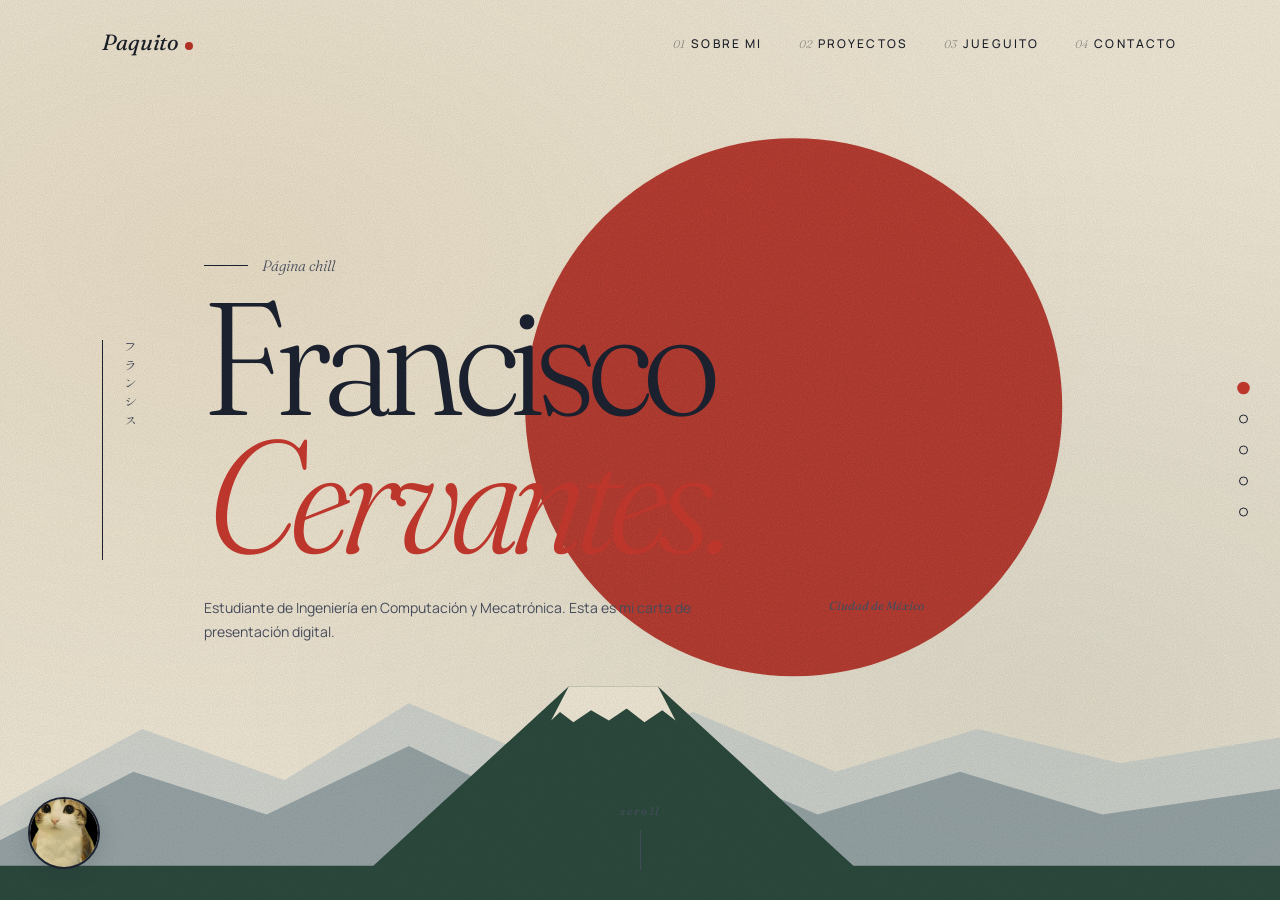
==== index.html @ c8ce6fe1 "Update index.html" ====
<!DOCTYPE html>
<html lang="es">
<head>
<meta charset="UTF-8">
<meta name="viewport" content="width=device-width, initial-scale=1.0">
<title>Paquito · personal site</title>
<link rel="preconnect" href="https://fonts.googleapis.com">
<link rel="preconnect" href="https://fonts.gstatic.com" crossorigin>
<link href="https://fonts.googleapis.com/css2?family=Fraunces:ital,opsz,wght,SOFT@0,9..144,300..900,0..100;1,9..144,300..900,0..100&family=Manrope:wght@300..700&family=Shippori+Mincho:wght@400;600&display=swap" rel="stylesheet">
<link rel="stylesheet" href="styles.css">
</head>
<body>

<!-- TOP NAV -->
<nav class="topnav">
  <div class="brand">Paquito<span class="dot"></span></div>
  <ul>
    <li><a href="#about">Sobre mi</a></li>
    <li><a href="#projects">Proyectos</a></li>
    <li><a href="#stack">Jueguito</a></li>
    <li><a href="#contact">Contacto</a></li>
  </ul>
</nav>

<!-- SIDE DOTS -->
<aside class="dots">
  <a href="#hero" data-target="hero" class="active"><span>inicio</span></a>
  <a href="#about" data-target="about"><span>sobre mí</span></a>
  <a href="#projects" data-target="projects"><span>proyectos</span></a>
  <a href="#stack" data-target="stack"><span>stack</span></a>
  <a href="#contact" data-target="contact"><span>contacto</span></a>
</aside>

<main class="scroller">

  <!-- ============ HERO ============ -->
  <section id="hero" class="slide">
    <div class="sun"></div>
    <svg class="mountain" viewBox="0 0 1440 400" preserveAspectRatio="none">
      <path d="M0,400 L0,290 L160,200 L320,260 L460,170 L620,240 L780,180 L940,250 L1100,200 L1260,240 L1440,210 L1440,400 Z" fill="#B8C5C9" opacity="0.55"/>
      <path d="M0,400 L0,330 L150,250 L300,300 L460,220 L600,290 L760,230 L920,300 L1080,250 L1240,300 L1440,270 L1440,400 Z" fill="#7A8B91" opacity="0.65"/>
      <path d="M0,400 L0,360 L420,360 L640,150 L740,150 L960,360 L1440,360 L1440,400 Z" fill="#2C4A3E"/>
      <path d="M620,190 L640,150 L740,150 L760,190 L745,178 L725,192 L705,176 L685,190 L665,178 L645,192 L630,180 Z" fill="#F2EAD8"/>
    </svg>

    <div class="hero-grid">
      <div class="hero-jp">フランシス</div>
      <div>
        <div class="hero-eyebrow reveal">Página chill</div>
        <h1 class="hero-name reveal delay-1">Francisco<br><span class="italic">Cervantes.</span></h1>
        <div class="hero-sub reveal delay-2">
          <p> Estudiante de Ingeniería en Computación y Mecatrónica. Esta es mi carta de presentación digital.</p>
          <div class="meta">
            Ciudad de México
          </div>
        </div>
      </div>
    </div>

    <div class="scroll-hint">
      <span>scroll</span>
      <div class="line"></div>
    </div>
  </section>

  <!-- ============ ABOUT ============ -->
  <section id="about" class="slide">
    <div class="slide-num"><span>01</span>Sobre mí</div>
    <div class="about-grid">
      <div class="about-left">
        <div class="about-jp reveal">私について</div>
        <h2 class="section-title reveal delay-1">una <span class="it">breve</span><br>introducción.</h2>
        <p class="reveal delay-2"> Estudio Ingeniería en Computación y Mecatrónica en el ITAM. Soy de la CDMX y juego tenis. Me interesan los proyectos donde se mezclen el software con el hardware. </p>
        <p class="reveal delay-3"> Toco el bajo desde hace tiempo. SOAD y Radiohead se reparten casi toda mi música. Y cuando puedo, me escapo en bici, sea de ruta o montaña.</p>
      </div>
      <div class="about-right reveal delay-2">
        <span class="corner tl">— retrato</span>
        <span>[ imagen<br>placeholder ]</span>
        <span class="corner br">cdmx · 2026</span>
      </div>
    </div>
  </section>

  <!-- ============ PROJECTS ============ -->
  <section id="projects" class="slide">
    <div class="slide-num"><span>02</span>Proyectos</div>
    <div class="projects-header">
      <h2 class="section-title">Trabajos <span class="it">recientes.</span></h2>
      <p>Una selección de proyectos que he desarrollado</p>
    </div>
    <div class="projects-grid">
      <a class="project-card" href="#" target="_blank" rel="noopener">
        <div class="pc-top"><span class="pc-num">— 01</span><span class="pc-tag">robotics</span></div>
        <div>
          <div class="pc-title">Path following · Vector fields</div>
          <div class="pc-desc">Control de seguimiento para robot diferencial usando campos de velocidad. Incluye teoría, simulación animada en matlab y deployment en c sobre una raspberry pi. · c · matlab · raspi</div>
        </div>
      </a>
      <a class="project-card" href="https://github.com/Fr-C-S-08/Astroimg-Library" target="_blank" rel="noopener">
        <div class="pc-top"><span class="pc-num">— 02</span><span class="pc-tag">python · pypi</span></div>
        <div>
          <div class="pc-title">Astroimg-library</div>
          <div class="pc-desc">Librería para análisis de imágenes astronómicas. Detección de estrellas por consenso entre kernels, fotometría de apertura y crossmatch con gaia dr3. · astropy · photutils</div>
        </div>
      </a>
      <a class="project-card" href="https://github.com/Fr-C-S-08/Proyecto_ALPHA" target="_blank" rel="noopener">
        <div class="pc-top"><span class="pc-num">— 03</span><span class="pc-tag">distributed</span></div>
        <div>
          <div class="pc-title">Proyecto alpha</div>
          <div class="pc-desc">Juego multijugador distribuido con arquitectura híbrida tcp sockets + JMS pub/sub. Suite de pruebas de estrés escalando de 50 a 500 clientes concurrentes. · java · activemq</div>
        </div>
      </a>
      <a class="project-card" href="https://github.com/Pac080704/CodeKeep" target="_blank" rel="noopener">
        <div class="pc-top"><span class="pc-num">— 04</span><span class="pc-tag">web</span></div>
        <div>
          <div class="pc-title">Codekeep</div>
          <div class="pc-desc">Plataforma web para centralizar info personal sensible: contactos, documentos, contraseñas, sistema de auth completo y panel de administración. · c# · asp.net</div>
        </div>
      </a>
    </div>
  </section>

  <!-- ============ STACK ============ -->
  <section id="stack" class="slide">
    <div class="slide-num"><span>03</span>stack</div>
    <div class="stack-wrap">
      <div class="stack-header">
        <h2 class="section-title">herramientas <span class="it">de trabajo.</span></h2>
        <p>lo que uso día a día — entre clases, proyectos y experimentos.</p>
      </div>
      <div class="stack-list">
        <div class="stack-item"><small>lenguaje</small>[ tool 01 ]</div>
        <div class="stack-item"><small>lenguaje</small>[ tool 02 ]</div>
        <div class="stack-item"><small>data</small>[ tool 03 ]</div>
        <div class="stack-item"><small>ml</small>[ tool 04 ]</div>
        <div class="stack-item"><small>web</small>[ tool 05 ]</div>
        <div class="stack-item"><small>embedded</small>[ tool 06 ]</div>
        <div class="stack-item"><small>tooling</small>[ tool 07 ]</div>
        <div class="stack-item"><small>otros</small>[ tool 08 ]</div>
      </div>
    </div>
  </section>

  <!-- ============ CONTACT ============ -->
  <section id="contact" class="slide">
    <div class="petal p1"></div>
    <div class="petal p2"></div>
    <div class="petal p3"></div>
    <div class="slide-num"><span>04</span>contacto</div>
    <div class="contact-jp">こんにちは</div>
    <h2 class="contact-title">hablemos<br><span class="it">un rato.</span></h2>
    <a href="mailto:[ correo ]" class="contact-mail">[ tu correo aquí ] →</a>
    <ul class="contact-links">
      <li><a href="#">github</a></li>
      <li><a href="#">linkedin</a></li>
      <li><a href="#">instagram</a></li>
      <li><a href="#">cv pdf</a></li>
    </ul>
    <div class="footer">
      <span>© mmxxvi — boceto</span>
      <span>diseñado con calma desde cdmx</span>
    </div>
  </section>

</main>

<!-- ============ CHAT WIDGET ============ -->
<div class="chat-widget" id="chatWidget">
  <button class="mascot" id="mascotBtn" aria-label="Abrir chat">
    <img src="mascot.png" alt="mascot" class="mascot-img">
    <span class="mascot-pulse"></span>
  </button>

  <div class="chat-window" id="chatWindow">
    <div class="chat-header">
      <div class="chat-title">
        <span class="chat-status" id="chatStatus"></span>
        <span>tu dj personal</span>
      </div>
      <button class="chat-close" id="chatClose" aria-label="Cerrar">×</button>
    </div>

    <div class="chat-messages" id="chatMessages">
      <div class="msg msg-mascot">
        soy meowl tu dj personal. dime qué quieres escuchar y te lo pongo.
      </div>
    </div>

    <!-- Now Playing — controles de reproducción -->
    <div class="now-playing" id="nowPlaying" style="display: none;">
      <div class="np-progress">
        <span class="np-time" id="npTimeCurrent">0:00</span>
        <div class="np-bar" id="npBar">
          <div class="np-bar-fill" id="npBarFill"></div>
        </div>
        <span class="np-time" id="npTimeTotal">0:00</span>
      </div>
      <div class="np-controls">
        <button class="np-btn" id="npRepeat" aria-label="Repetir" title="Repetir"></button>
        <button class="np-btn" id="npPrev" aria-label="Anterior" title="Anterior"></button>
        <button class="np-btn np-btn-main" id="npPlayPause" aria-label="Play/Pause" title="Play/Pause"></button>
        <button class="np-btn" id="npNext" aria-label="Siguiente" title="Siguiente"></button>
        <button class="np-btn" id="npLike" aria-label="Me gusta" title="Me gusta"></button>
      </div>
    </div>

    <div class="chat-login" id="chatLogin">
      <button class="spotify-btn" id="spotifyLogin">
        conectar con spotify
      </button>
      <small>(necesitas premium)</small>
    </div>

    <div class="chat-input-wrap" id="chatInputWrap" style="display: none;">
      <input
        type="text"
        class="chat-input"
        id="chatInput"
        placeholder="ponme algo..."
        autocomplete="off">
    </div>
  </div>
</div>

<script src="https://sdk.scdn.co/spotify-player.js"></script>
<script src="script.js"></script>

</body>
</html>
---- styles.css ----
:root {
  --cream: #F2EAD8;
  --cream-2: #E9DEC4;
  --ink: #1C2230;
  --ink-soft: #4A5060;
  --sun: #C8392E;
  --sun-deep: #A82C24;
  --pine: #2C4A3E;
  --sakura: #E29CA8;
  --mist: #B8C5C9;
}

* { margin: 0; padding: 0; box-sizing: border-box; }

html, body { height: 100%; overflow: hidden; }

body {
  font-family: 'Manrope', sans-serif;
  background: var(--cream);
  color: var(--ink);
  font-weight: 400;
}

body::before {
  content: '';
  position: fixed;
  inset: 0;
  pointer-events: none;
  z-index: 200;
  background-image: url("data:image/svg+xml;utf8,<svg xmlns='http://www.w3.org/2000/svg' width='240' height='240'><filter id='n'><feTurbulence type='fractalNoise' baseFrequency='0.9' numOctaves='2'/><feColorMatrix values='0 0 0 0 0  0 0 0 0 0  0 0 0 0 0  0 0 0 0.22 0'/></filter><rect width='240' height='240' filter='url(%23n)'/></svg>");
  opacity: 0.5;
  mix-blend-mode: multiply;
}

body::after {
  content: '';
  position: fixed;
  inset: 0;
  pointer-events: none;
  z-index: 0;
  background:
    radial-gradient(ellipse at 18% 28%, rgba(184,146,74,0.10) 0%, transparent 60%),
    radial-gradient(ellipse at 82% 78%, rgba(44,74,62,0.08) 0%, transparent 55%);
}

.scroller {
  scroll-snap-type: y mandatory;
  height: 100vh;
  overflow-y: scroll;
  scroll-behavior: smooth;
  scrollbar-width: none;
}
.scroller::-webkit-scrollbar { display: none; }

section.slide {
  scroll-snap-align: start;
  min-height: 100vh;
  padding: 6vh 8vw;
  display: flex;
  position: relative;
}

/* === TOP NAV === */
.topnav {
  position: fixed; top: 0; left: 0; right: 0;
  padding: 28px 8vw;
  display: flex; justify-content: space-between; align-items: center;
  z-index: 150;
  mix-blend-mode: multiply;
}
.topnav .brand {
  font-family: 'Fraunces', serif;
  font-style: italic; font-weight: 400;
  font-size: 22px; letter-spacing: -0.01em;
  display: flex; align-items: baseline; gap: 6px;
}
.topnav .brand .dot {
  width: 8px; height: 8px; border-radius: 50%;
  background: var(--sun); display: inline-block;
}
.topnav ul { display: flex; gap: 36px; list-style: none; counter-reset: navi; }
.topnav li { counter-increment: navi; }
.topnav a {
  color: var(--ink); text-decoration: none;
  font-size: 12px; letter-spacing: 0.18em;
  text-transform: uppercase; font-weight: 500;
  transition: color 0.3s;
  display: inline-flex; align-items: baseline; gap: 6px;
}
.topnav a::before {
  content: counter(navi, decimal-leading-zero);
  font-family: 'Fraunces', serif; font-style: italic;
  text-transform: none; font-weight: 300;
  opacity: 0.45; font-size: 11px; letter-spacing: 0;
}
.topnav a:hover { color: var(--sun); }

/* === SIDE DOTS === */
.dots {
  position: fixed; right: 32px; top: 50%;
  transform: translateY(-50%);
  display: flex; flex-direction: column; gap: 22px;
  z-index: 150;
}
.dots a {
  width: 9px; height: 9px; border-radius: 50%;
  border: 1px solid var(--ink); background: transparent;
  transition: all 0.4s; display: block; position: relative;
}
.dots a.active {
  background: var(--sun); border-color: var(--sun);
  transform: scale(1.4);
}
.dots a span {
  position: absolute; right: 22px; top: 50%;
  transform: translateY(-50%);
  font-family: 'Fraunces', serif; font-style: italic;
  font-size: 11px; white-space: nowrap;
  opacity: 0; transition: opacity 0.3s;
  pointer-events: none; color: var(--ink);
}
.dots a:hover span { opacity: 0.8; }

/* === HERO === */
#hero { align-items: center; position: relative; overflow: hidden; }
.sun {
  position: absolute;
  width: clamp(360px, 42vw, 560px);
  aspect-ratio: 1; border-radius: 50%;
  background: var(--sun);
  top: 50%; left: 62%;
  transform: translate(-50%, -58%);
  z-index: 1; opacity: 0.95;
}
.sun::before {
  content: ''; position: absolute; inset: -40px;
  border-radius: 50%;
  background: radial-gradient(circle, rgba(200,57,46,0.20) 0%, transparent 65%);
}
.sun::after {
  content: ''; position: absolute; inset: 0; border-radius: 50%;
  background-image: url("data:image/svg+xml;utf8,<svg xmlns='http://www.w3.org/2000/svg' width='200' height='200'><filter id='n'><feTurbulence type='fractalNoise' baseFrequency='0.9' numOctaves='2'/><feColorMatrix values='0 0 0 0 0  0 0 0 0 0  0 0 0 0 0  0 0 0 0.5 0'/></filter><rect width='200' height='200' filter='url(%23n)'/></svg>");
  mix-blend-mode: multiply; opacity: 0.4;
}

.mountain {
  position: absolute; bottom: 0; left: 0; right: 0;
  width: 100%; height: 38vh;
  z-index: 2; pointer-events: none;
}

.hero-grid {
  display: grid; grid-template-columns: auto 1fr;
  width: 100%; align-items: center; gap: 5vw;
  position: relative; z-index: 3;
}
.hero-jp {
  writing-mode: vertical-rl; text-orientation: mixed;
  font-family: 'Shippori Mincho', serif;
  font-size: 13px; letter-spacing: 0.4em;
  color: var(--ink-soft);
  border-left: 1px solid var(--ink);
  padding: 0 0 0 18px; height: 220px;
}
.hero-eyebrow {
  font-family: 'Fraunces', serif; font-style: italic;
  font-weight: 300; font-size: 15px; margin-bottom: 14px;
  display: flex; align-items: center; gap: 14px;
  color: var(--ink-soft);
}
.hero-eyebrow::before { content: ''; width: 44px; height: 1px; background: var(--ink); }
.hero-name {
  font-family: 'Fraunces', serif; font-weight: 300;
  font-size: clamp(64px, 12.5vw, 200px);
  line-height: 0.86; letter-spacing: -0.045em;
  font-variation-settings: 'SOFT' 50;
}
.hero-name .italic {
  font-style: italic; font-weight: 300; color: var(--sun);
}
.hero-sub {
  display: flex; gap: 5vw; margin-top: 32px;
  font-size: 14px; line-height: 1.7;
  color: var(--ink-soft); max-width: 720px;
}
.hero-sub p { flex: 1; }
.hero-sub .meta {
  font-family: 'Fraunces', serif; font-style: italic;
  font-size: 12px; text-align: right;
  color: var(--ink-soft); white-space: nowrap;
}

.scroll-hint {
  position: absolute; bottom: 30px; left: 50%;
  transform: translateX(-50%);
  display: flex; flex-direction: column; align-items: center; gap: 12px;
  font-family: 'Fraunces', serif; font-style: italic;
  font-size: 11px; letter-spacing: 0.2em;
  color: var(--ink-soft); z-index: 4;
}
.scroll-hint .line {
  width: 1px; height: 40px; background: var(--ink-soft);
  animation: scrollPulse 2s infinite;
}
@keyframes scrollPulse {
  0%, 100% { transform: scaleY(1); opacity: 0.5; }
  50% { transform: scaleY(1.4); opacity: 1; }
}

/* === SLIDE NUM === */
.slide-num {
  position: absolute; top: 6vh; right: 8vw;
  font-family: 'Fraunces', serif; font-style: italic;
  font-size: 13px; color: var(--ink-soft);
  display: flex; align-items: center; gap: 12px;
}
.slide-num span {
  font-family: 'Fraunces', serif; font-weight: 300;
  font-size: 56px; line-height: 1;
  color: var(--sun); opacity: 0.45;
}

/* === ABOUT === */
#about { align-items: center; }
.about-grid {
  display: grid; grid-template-columns: 1.2fr 1fr;
  gap: 8vw; width: 100%; align-items: center;
}
.about-jp {
  font-family: 'Shippori Mincho', serif;
  font-size: 14px; letter-spacing: 0.3em;
  color: var(--sun); margin-bottom: 24px;
}
.section-title {
  font-family: 'Fraunces', serif; font-weight: 300;
  font-size: clamp(48px, 7vw, 96px);
  line-height: 0.95; letter-spacing: -0.03em;
  margin-bottom: 32px;
}
.section-title .it { font-style: italic; color: var(--sun); }
.about-left p {
  font-size: 15px; line-height: 1.8;
  color: var(--ink-soft); margin-bottom: 20px;
  max-width: 540px;
}
.about-right {
  aspect-ratio: 4/5; background: var(--cream-2);
  border: 1px solid var(--ink-soft);
  display: flex; align-items: center; justify-content: center;
  font-family: 'Fraunces', serif; font-style: italic;
  font-size: 13px; color: var(--ink-soft);
  position: relative;
}
.about-right .corner {
  position: absolute; font-size: 10px;
  letter-spacing: 0.1em; text-transform: uppercase;
  font-style: normal; font-family: 'Manrope', sans-serif;
}
.about-right .tl { top: 12px; left: 12px; }
.about-right .br { bottom: 12px; right: 12px; }

/* === PROJECTS === */
#projects { flex-direction: column; align-items: stretch; }
.projects-header {
  display: flex; justify-content: space-between;
  align-items: flex-end; margin-bottom: 6vh;
}
.projects-header p {
  font-family: 'Fraunces', serif; font-style: italic;
  font-size: 14px; color: var(--ink-soft); max-width: 280px;
}
.projects-grid {
  display: grid; grid-template-columns: 1fr 1fr;
  gap: 24px; flex: 1;
}
.project-card {
  background: var(--cream-2);
  border: 1px solid rgba(28,34,48,0.15);
  padding: 32px; display: flex; flex-direction: column;
  justify-content: space-between;
  transition: all 0.4s cubic-bezier(.2,.8,.2,1);
  cursor: pointer; min-height: 220px;
  text-decoration: none; color: inherit;
}
.project-card:hover {
  background: var(--ink); color: var(--cream);
  transform: translateY(-4px);
}
.project-card:hover .pc-num,
.project-card:hover .pc-tag,
.project-card:hover .pc-desc { color: var(--cream-2); }
.pc-top { display: flex; justify-content: space-between; }
.pc-num {
  font-family: 'Fraunces', serif; font-style: italic;
  font-size: 13px; color: var(--ink-soft);
}
.pc-tag {
  font-size: 10px; letter-spacing: 0.2em;
  text-transform: uppercase; color: var(--ink-soft);
  border: 1px solid currentColor; padding: 4px 10px;
}
.pc-title {
  font-family: 'Fraunces', serif; font-weight: 300;
  font-size: 32px; letter-spacing: -0.02em;
  margin-bottom: 8px;
}
.pc-desc { font-size: 13px; color: var(--ink-soft); }

/* === STACK === */
#stack { flex-direction: column; align-items: stretch; }
.stack-header {
  display: flex; justify-content: space-between;
  align-items: flex-end; margin-bottom: 6vh;
}
.stack-header p {
  font-family: 'Fraunces', serif; font-style: italic;
  font-size: 14px; color: var(--ink-soft); max-width: 280px;
}
.stack-list {
  display: grid; grid-template-columns: repeat(4, 1fr);
  border-top: 1px solid rgba(28,34,48,0.15);
  border-left: 1px solid rgba(28,34,48,0.15);
}
.stack-item {
  padding: 32px 20px;
  border-right: 1px solid rgba(28,34,48,0.15);
  border-bottom: 1px solid rgba(28,34,48,0.15);
  font-family: 'Fraunces', serif; font-weight: 300;
  font-size: 22px; letter-spacing: -0.01em;
  display: flex; flex-direction: column; gap: 12px;
  transition: background 0.3s;
}
.stack-item:hover { background: var(--cream-2); }
.stack-item small {
  font-family: 'Manrope', sans-serif;
  font-size: 10px; letter-spacing: 0.2em;
  text-transform: uppercase; color: var(--sun);
}

/* === CONTACT === */
#contact {
  flex-direction: column; align-items: center; justify-content: center;
  text-align: center; position: relative;
}
.contact-jp {
  font-family: 'Shippori Mincho', serif;
  font-size: 18px; letter-spacing: 0.3em;
  color: var(--sun); margin-bottom: 24px;
}
.contact-title {
  font-family: 'Fraunces', serif; font-weight: 300;
  font-size: clamp(64px, 10vw, 140px);
  line-height: 0.95; letter-spacing: -0.04em;
  margin-bottom: 48px;
}
.contact-title .it { font-style: italic; color: var(--sun); }
.contact-mail {
  font-family: 'Fraunces', serif; font-style: italic;
  font-size: 24px; color: var(--ink); text-decoration: none;
  border-bottom: 1px solid var(--ink);
  padding-bottom: 4px; transition: color 0.3s;
}
.contact-mail:hover { color: var(--sun); }
.contact-links {
  display: flex; gap: 32px; list-style: none;
  margin-top: 48px;
}
.contact-links a {
  color: var(--ink-soft); text-decoration: none;
  font-size: 12px; letter-spacing: 0.18em;
  text-transform: uppercase; transition: color 0.3s;
}
.contact-links a:hover { color: var(--sun); }
.footer {
  position: absolute; bottom: 32px; left: 8vw; right: 8vw;
  display: flex; justify-content: space-between;
  font-size: 11px; color: var(--ink-soft);
  font-family: 'Fraunces', serif; font-style: italic;
}

.petal {
  position: absolute; width: 22px; height: 22px;
  background: var(--sakura); border-radius: 0 100% 0 100%;
  opacity: 0.6;
}
.petal.p1 { top: 18%; left: 12%; transform: rotate(20deg); }
.petal.p2 { top: 28%; right: 16%; transform: rotate(-30deg); width: 16px; height: 16px; opacity: 0.5; }
.petal.p3 { bottom: 22%; left: 20%; transform: rotate(60deg); width: 14px; height: 14px; opacity: 0.45; }

/* === REVEAL === */
.reveal { opacity: 0; transform: translateY(28px); transition: opacity 1s cubic-bezier(.2,.8,.2,1), transform 1s cubic-bezier(.2,.8,.2,1); }
.reveal.visible { opacity: 1; transform: translateY(0); }
.delay-1 { transition-delay: 0.12s; }
.delay-2 { transition-delay: 0.24s; }
.delay-3 { transition-delay: 0.36s; }

/* ============================================
   CHAT WIDGET
   ============================================ */
.chat-widget {
  position: fixed;
  bottom: 28px;
  left: 28px;
  z-index: 250;
}

.mascot {
  width: 72px; height: 72px;
  border-radius: 50%;
  border: 2px solid var(--ink);
  background: var(--cream-2);
  cursor: pointer;
  position: relative;
  padding: 0;
  overflow: hidden;
  transition: transform 0.3s cubic-bezier(.2,.8,.2,1), box-shadow 0.3s;
  box-shadow: 0 4px 20px rgba(28,34,48,0.15);
}
.mascot:hover {
  transform: scale(1.08) rotate(-3deg);
  box-shadow: 0 8px 28px rgba(28,34,48,0.25);
}
.mascot:active { transform: scale(0.96); }

.mascot-img {
  width: 100%; height: 100%;
  object-fit: cover;
  object-position: center 25%;
  display: block;
  mix-blend-mode: multiply;
}

.mascot-pulse {
  position: absolute;
  inset: -4px;
  border-radius: 50%;
  border: 2px solid var(--sun);
  opacity: 0;
  pointer-events: none;
}
.mascot.thinking .mascot-pulse {
  animation: mascotPulse 1.4s ease-out infinite;
}
@keyframes mascotPulse {
  0% { transform: scale(0.95); opacity: 0.8; }
  100% { transform: scale(1.25); opacity: 0; }
}

.chat-window {
  position: absolute;
  bottom: 92px;
  left: 0;
  width: 340px;
  max-width: calc(100vw - 56px);
  background: var(--cream);
  border: 1px solid var(--ink);
  display: flex;
  flex-direction: column;
  opacity: 0;
  pointer-events: none;
  transform: translateY(12px) scale(0.96);
  transform-origin: bottom left;
  transition: opacity 0.28s cubic-bezier(.2,.8,.2,1), transform 0.28s cubic-bezier(.2,.8,.2,1);
  box-shadow: 0 16px 48px rgba(28,34,48,0.18);
  font-family: 'Manrope', sans-serif;
  overflow: hidden;
}
.chat-window.open {
  opacity: 1;
  pointer-events: auto;
  transform: translateY(0) scale(1);
}

.chat-header {
  padding: 14px 18px;
  display: flex;
  justify-content: space-between;
  align-items: center;
  border-bottom: 1px solid rgba(28,34,48,0.15);
  background: var(--cream-2);
}
.chat-title {
  display: flex;
  align-items: center;
  gap: 10px;
  font-family: 'Fraunces', serif;
  font-style: italic;
  font-size: 15px;
}
.chat-status {
  width: 8px; height: 8px;
  border-radius: 50%;
  background: var(--mist);
  display: inline-block;
  transition: background 0.3s;
}
.chat-status.online { background: #6BBF59; }
.chat-status.error { background: var(--sun); }
.chat-close {
  background: none;
  border: none;
  font-size: 22px;
  line-height: 1;
  cursor: pointer;
  color: var(--ink-soft);
  padding: 0 4px;
  transition: color 0.2s;
}
.chat-close:hover { color: var(--sun); }

.chat-messages {
  padding: 16px;
  height: 280px;
  overflow-y: auto;
  display: flex;
  flex-direction: column;
  gap: 10px;
  scrollbar-width: thin;
}
.chat-messages::-webkit-scrollbar { width: 4px; }
.chat-messages::-webkit-scrollbar-thumb {
  background: rgba(28,34,48,0.2);
  border-radius: 2px;
}

.msg {
  font-size: 13px;
  line-height: 1.5;
  padding: 10px 14px;
  max-width: 85%;
  word-wrap: break-word;
}
.msg-user {
  align-self: flex-end;
  background: var(--ink);
  color: var(--cream);
  border-radius: 14px 14px 2px 14px;
}
.msg-mascot {
  align-self: flex-start;
  background: var(--cream-2);
  color: var(--ink);
  border-radius: 14px 14px 14px 2px;
}
.msg small {
  display: block;
  margin-top: 6px;
  font-size: 11px;
  opacity: 0.7;
  font-style: italic;
}
.msg.loading {
  font-style: italic;
  opacity: 0.6;
}
.msg .track-link {
  display: inline-block;
  margin-top: 6px;
  font-size: 11px;
  color: var(--sun);
  text-decoration: none;
  border-bottom: 1px solid var(--sun);
}

/* === NOW PLAYING (controles de reproducción) === */
.now-playing {
  padding: 14px 16px 12px;
  border-top: 1px solid rgba(28,34,48,0.15);
  background: var(--cream-2);
}
.np-progress {
  display: flex;
  align-items: center;
  gap: 8px;
  margin-bottom: 10px;
  font-variant-numeric: tabular-nums;
}
.np-time {
  font-size: 10px;
  color: var(--ink-soft);
  min-width: 28px;
}
.np-time:last-child { text-align: right; }
.np-bar {
  flex: 1;
  height: 3px;
  background: rgba(28,34,48,0.18);
  border-radius: 2px;
  cursor: pointer;
  position: relative;
  overflow: hidden;
}
.np-bar:hover { height: 5px; }
.np-bar-fill {
  height: 100%;
  background: var(--ink);
  border-radius: 2px;
  width: 0%;
  transition: width 0.5s linear;
}
.np-controls {
  display: flex;
  justify-content: center;
  align-items: center;
  gap: 14px;
}
.np-btn {
  background: none;
  border: none;
  cursor: pointer;
  padding: 4px;
  color: var(--ink-soft);
  display: flex;
  align-items: center;
  justify-content: center;
  transition: color 0.2s, transform 0.15s;
  border-radius: 50%;
}
.np-btn:hover {
  color: var(--ink);
  transform: scale(1.1);
}
.np-btn.active {
  color: var(--sun);
}
.np-btn-main {
  width: 36px;
  height: 36px;
  background: var(--ink);
  color: var(--cream);
}
.np-btn-main:hover {
  background: var(--sun-deep);
  color: var(--cream);
  transform: scale(1.05);
}
.np-btn svg { display: block; }

/* === LOGIN === */
.chat-login {
  padding: 16px;
  border-top: 1px solid rgba(28,34,48,0.15);
  display: flex;
  flex-direction: column;
  align-items: center;
  gap: 6px;
}
.chat-login small {
  font-family: 'Fraunces', serif;
  font-style: italic;
  font-size: 11px;
  color: var(--ink-soft);
}
.spotify-btn {
  background: #1DB954;
  color: white;
  border: none;
  padding: 10px 22px;
  font-family: 'Manrope', sans-serif;
  font-size: 12px;
  letter-spacing: 0.15em;
  text-transform: uppercase;
  font-weight: 600;
  cursor: pointer;
  border-radius: 999px;
  transition: background 0.2s, transform 0.2s;
}
.spotify-btn:hover { background: #1ed760; transform: scale(1.03); }
.spotify-btn:active { transform: scale(0.97); }

.chat-input-wrap {
  padding: 12px 16px;
  border-top: 1px solid rgba(28,34,48,0.15);
  background: var(--cream-2);
}
.chat-input {
  width: 100%;
  background: var(--cream);
  border: 1px solid rgba(28,34,48,0.15);
  padding: 10px 14px;
  font-family: 'Manrope', sans-serif;
  font-size: 13px;
  color: var(--ink);
  outline: none;
  transition: border-color 0.2s;
}
.chat-input:focus { border-color: var(--ink); }
.chat-input::placeholder {
  color: var(--ink-soft);
  font-style: italic;
}

/* === RESPONSIVE === */
@media (max-width: 900px) {
  .hero-grid { grid-template-columns: 1fr; }
  .hero-jp { display: none; }
  .hero-sub { flex-direction: column; align-items: flex-start; }
  .hero-sub .meta { text-align: left; }
  .about-grid { grid-template-columns: 1fr; gap: 40px; }
  .projects-grid { grid-template-columns: 1fr; }
  .stack-list { grid-template-columns: repeat(2, 1fr); }
  .stack-item:nth-child(4n) { border-right: 1px solid rgba(28,34,48,0.15); }
  .stack-item:nth-child(2n) { border-right: none; }
  .topnav ul { display: none; }
  .dots { right: 16px; }
  .projects-header, .stack-header { flex-direction: column; align-items: flex-start; gap: 20px; }
  .chat-widget { bottom: 20px; left: 20px; }
  .mascot { width: 60px; height: 60px; }
  .chat-window { bottom: 78px; }
}
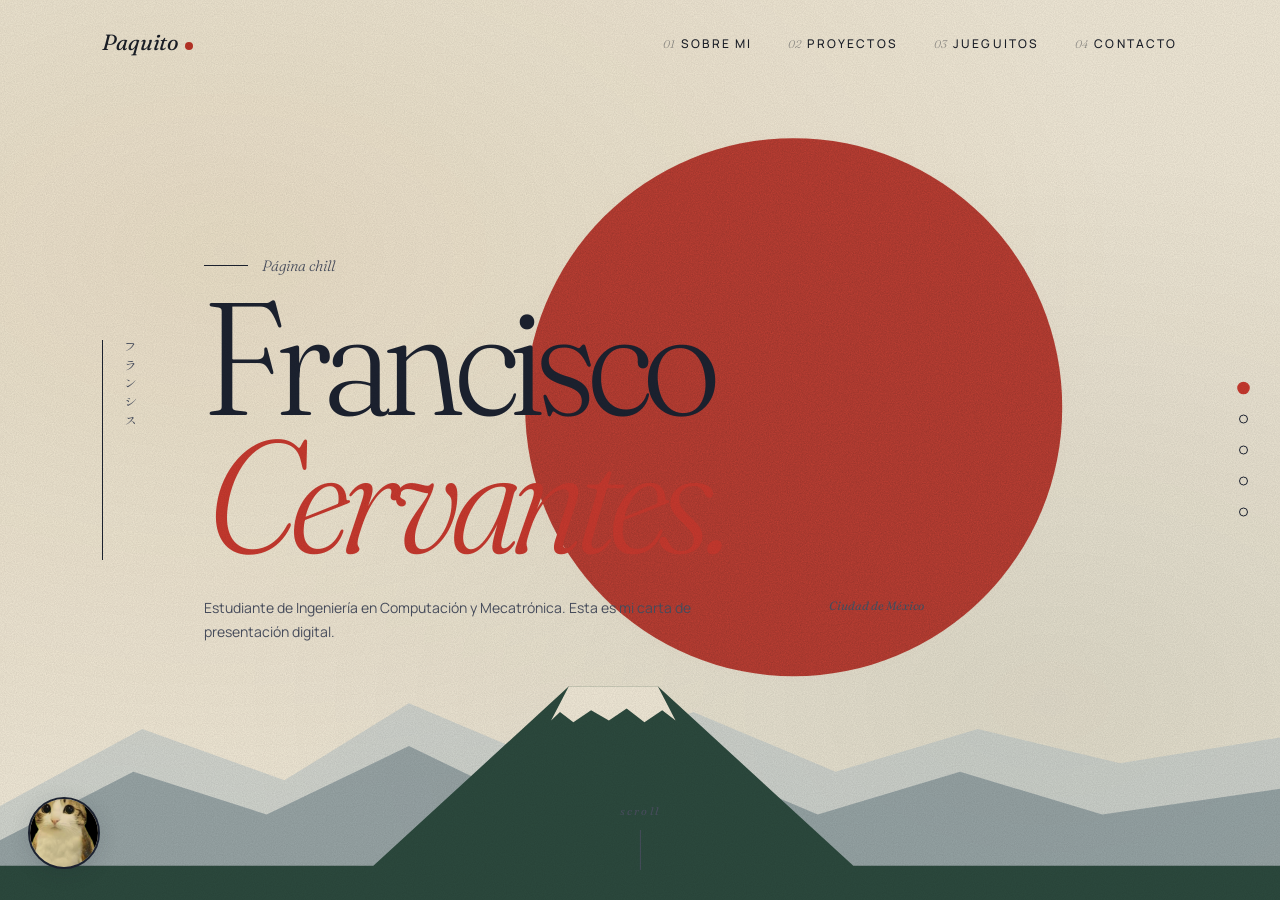
==== commit 80f6642a: "Update index.html" ====
--- a/index.html
+++ b/index.html
@@ -17,7 +17,7 @@
   <ul>
     <li><a href="#about">Sobre mi</a></li>
     <li><a href="#projects">Proyectos</a></li>
-    <li><a href="#stack">Jueguito</a></li>
+    <li><a href="#juego">Jueguitos</a></li>
     <li><a href="#contact">Contacto</a></li>
   </ul>
 </nav>
@@ -27,7 +27,7 @@
   <a href="#hero" data-target="hero" class="active"><span>inicio</span></a>
   <a href="#about" data-target="about"><span>sobre mí</span></a>
   <a href="#projects" data-target="projects"><span>proyectos</span></a>
-  <a href="#stack" data-target="stack"><span>stack</span></a>
+  <a href="#juego" data-target="juego"><span>jueguito</span></a>
   <a href="#contact" data-target="contact"><span>contacto</span></a>
 </aside>
 
@@ -69,7 +69,7 @@
     <div class="about-grid">
       <div class="about-left">
         <div class="about-jp reveal">私について</div>
-        <h2 class="section-title reveal delay-1">una <span class="it">breve</span><br>introducción.</h2>
+        <h2 class="section-title reveal delay-1">Una <span class="it">breve</span><br>introducción.</h2>
         <p class="reveal delay-2"> Estudio Ingeniería en Computación y Mecatrónica en el ITAM. Soy de la CDMX y juego tenis. Me interesan los proyectos donde se mezclen el software con el hardware. </p>
         <p class="reveal delay-3"> Toco el bajo desde hace tiempo. SOAD y Radiohead se reparten casi toda mi música. Y cuando puedo, me escapo en bici, sea de ruta o montaña.</p>
       </div>
@@ -120,24 +120,100 @@
     </div>
   </section>
 
-  <!-- ============ STACK ============ -->
-  <section id="stack" class="slide">
-    <div class="slide-num"><span>03</span>stack</div>
-    <div class="stack-wrap">
-      <div class="stack-header">
-        <h2 class="section-title">herramientas <span class="it">de trabajo.</span></h2>
-        <p>lo que uso día a día — entre clases, proyectos y experimentos.</p>
-      </div>
-      <div class="stack-list">
-        <div class="stack-item"><small>lenguaje</small>[ tool 01 ]</div>
-        <div class="stack-item"><small>lenguaje</small>[ tool 02 ]</div>
-        <div class="stack-item"><small>data</small>[ tool 03 ]</div>
-        <div class="stack-item"><small>ml</small>[ tool 04 ]</div>
-        <div class="stack-item"><small>web</small>[ tool 05 ]</div>
-        <div class="stack-item"><small>embedded</small>[ tool 06 ]</div>
-        <div class="stack-item"><small>tooling</small>[ tool 07 ]</div>
-        <div class="stack-item"><small>otros</small>[ tool 08 ]</div>
-      </div>
+  <!-- ============ JUEGO ============ -->
+  <section id="juego" class="slide">
+    <div class="slide-num"><span>03</span>Jueguitos</div>
+    <div class="game-wrap">
+      <div class="game-header">
+        <h2 class="section-title"><span class="it">Jueguitos chill.</span></h2>
+        <p> Usa las flechas para cambiar de juego.</p>
+      </div>
+
+      <div class="games-carousel">
+        <div class="carousel-header">
+          <button class="carousel-arrow" id="prevGame" aria-label="Anterior">←</button>
+          <div class="carousel-info">
+            <span class="carousel-counter"><span id="carouselIdx">01</span> / 04</span>
+            <span class="carousel-name" id="carouselName">Snake</span>
+          </div>
+          <button class="carousel-arrow" id="nextGame" aria-label="Siguiente">→</button>
+        </div>
+
+        <div class="carousel-viewport">
+          <div class="carousel-track" id="carouselTrack">
+
+            <!-- ===== SNAKE ===== -->
+            <div class="game-slide" data-game="snake">
+              <div class="game-stats">
+                <div class="game-stat"><small>score</small><span id="snakeScore">0</span></div>
+                <div class="game-stat"><small>best</small><span id="snakeBest">0</span></div>
+              </div>
+              <div class="canvas-wrap">
+                <canvas id="snakeCanvas" width="500" height="500"></canvas>
+                <div class="game-overlay" id="snakeOverlay">
+                  <div class="overlay-content">
+                    <div class="overlay-text" id="snakeOverlayText">Flechas o WASD. Swipe en celular.</div>
+                    <button class="play-btn" id="snakePlayBtn">play →</button>
+                  </div>
+                </div>
+              </div>
+            </div>
+
+            <!-- ===== PONG ===== -->
+            <div class="game-slide" data-game="pong">
+              <div class="game-stats">
+                <div class="game-stat"><small>tú</small><span id="pongPlayerScore">0</span></div>
+                <div class="game-stat"><small>cpu</small><span id="pongCpuScore">0</span></div>
+              </div>
+              <div class="canvas-wrap">
+                <canvas id="pongCanvas" width="500" height="500"></canvas>
+                <div class="game-overlay" id="pongOverlay">
+                  <div class="overlay-content">
+                    <div class="overlay-text" id="pongOverlayText">A/D o flechas para mover. Primero a 5 gana.</div>
+                    <button class="play-btn" id="pongPlayBtn">play →</button>
+                  </div>
+                </div>
+              </div>
+            </div>
+
+            <!-- ===== SPACE INVADERS ===== -->
+            <div class="game-slide" data-game="invaders">
+              <div class="game-stats">
+                <div class="game-stat"><small>score</small><span id="invadersScore">0</span></div>
+                <div class="game-stat"><small>best</small><span id="invadersBest">0</span></div>
+              </div>
+              <div class="canvas-wrap">
+                <canvas id="invadersCanvas" width="500" height="500"></canvas>
+                <div class="game-overlay" id="invadersOverlay">
+                  <div class="overlay-content">
+                    <div class="overlay-text" id="invadersOverlayText">A/D para mover. Espacio para disparar.</div>
+                    <button class="play-btn" id="invadersPlayBtn">play →</button>
+                  </div>
+                </div>
+              </div>
+            </div>
+
+            <!-- ===== VECTOR FIELD ROBOT ===== -->
+            <div class="game-slide" data-game="robot">
+              <div class="game-stats">
+                <div class="game-stat"><small>score</small><span id="robotScore">0</span></div>
+                <div class="game-stat"><small>best</small><span id="robotBest">0</span></div>
+              </div>
+              <div class="canvas-wrap">
+                <canvas id="robotCanvas" width="500" height="500"></canvas>
+                <div class="game-overlay" id="robotOverlay">
+                  <div class="overlay-content">
+                    <div class="overlay-text" id="robotOverlayText">Click para guiar el robot. Recoge monedas, esquiva bombas. 45s.</div>
+                    <button class="play-btn" id="robotPlayBtn">play →</button>
+                  </div>
+                </div>
+              </div>
+            </div>
+
+          </div>
+        </div>
+      </div>
+
     </div>
   </section>
 
@@ -146,19 +222,18 @@
     <div class="petal p1"></div>
     <div class="petal p2"></div>
     <div class="petal p3"></div>
-    <div class="slide-num"><span>04</span>contacto</div>
+    <div class="slide-num"><span>04</span>Contacto</div>
     <div class="contact-jp">こんにちは</div>
-    <h2 class="contact-title">hablemos<br><span class="it">un rato.</span></h2>
-    <a href="mailto:[ correo ]" class="contact-mail">[ tu correo aquí ] →</a>
+    <h2 class="contact-title">Hasta aquí mi reporte<br><span class="it">Joaquín.</span></h2>
+    <a href="mailto:[ correo ]" class="contact-mail"> fcerva15@itam.mx →</a>
     <ul class="contact-links">
-      <li><a href="#">github</a></li>
+      <li><a href="https://github.com/Fr-C-S-08">github</a></li>
       <li><a href="#">linkedin</a></li>
       <li><a href="#">instagram</a></li>
       <li><a href="#">cv pdf</a></li>
     </ul>
     <div class="footer">
-      <span>© mmxxvi — boceto</span>
-      <span>diseñado con calma desde cdmx</span>
+      <span>paquito-pagina</span>
     </div>
   </section>
 
@@ -186,7 +261,6 @@
       </div>
     </div>
 
-    <!-- Now Playing — controles de reproducción -->
     <div class="now-playing" id="nowPlaying" style="display: none;">
       <div class="np-progress">
         <span class="np-time" id="npTimeCurrent">0:00</span>
@@ -224,6 +298,7 @@
 
 <script src="https://sdk.scdn.co/spotify-player.js"></script>
 <script src="script.js"></script>
+<script src="games.js"></script>
 
 </body>
 </html>
--- a/styles.css
+++ b/styles.css
@@ -306,36 +306,118 @@
 }
 .pc-desc { font-size: 13px; color: var(--ink-soft); }
 
-/* === STACK === */
-#stack { flex-direction: column; align-items: stretch; }
-.stack-header {
-  display: flex; justify-content: space-between;
-  align-items: flex-end; margin-bottom: 6vh;
-}
-.stack-header p {
-  font-family: 'Fraunces', serif; font-style: italic;
-  font-size: 14px; color: var(--ink-soft); max-width: 280px;
-}
-.stack-list {
-  display: grid; grid-template-columns: repeat(4, 1fr);
-  border-top: 1px solid rgba(28,34,48,0.15);
-  border-left: 1px solid rgba(28,34,48,0.15);
-}
-.stack-item {
-  padding: 32px 20px;
-  border-right: 1px solid rgba(28,34,48,0.15);
-  border-bottom: 1px solid rgba(28,34,48,0.15);
+/* === JUEGO === */
+#juego { flex-direction: column; align-items: stretch; }
+.game-wrap {
+  display: flex; flex-direction: column;
+  gap: 4vh; flex: 1;
+}
+.game-header { max-width: 600px; }
+.game-header p {
+  font-family: 'Fraunces', serif; font-style: italic;
+  font-size: 14px; color: var(--ink-soft); max-width: 480px;
+  margin-top: 8px;
+}
+
+.games-carousel {
+  align-self: center;
+  width: 100%;
+  max-width: 548px;
+}
+
+.carousel-header {
+  display: flex; align-items: center; justify-content: space-between;
+  margin-bottom: 16px;
+}
+.carousel-arrow {
+  background: transparent; border: 1px solid rgba(28,34,48,0.2);
+  width: 44px; height: 44px;
+  font-family: 'Manrope', sans-serif;
+  font-size: 18px;
+  color: var(--ink); cursor: pointer;
+  transition: all 0.2s;
+  display: flex; align-items: center; justify-content: center;
+}
+.carousel-arrow:hover {
+  background: var(--ink); color: var(--cream);
+}
+.carousel-info {
+  display: flex; flex-direction: column; align-items: center; gap: 4px;
+  text-align: center;
+}
+.carousel-counter {
+  font-family: 'Manrope', sans-serif;
+  font-size: 10px; letter-spacing: 0.25em;
+  text-transform: uppercase; color: var(--sun);
+}
+.carousel-name {
   font-family: 'Fraunces', serif; font-weight: 300;
   font-size: 22px; letter-spacing: -0.01em;
-  display: flex; flex-direction: column; gap: 12px;
-  transition: background 0.3s;
-}
-.stack-item:hover { background: var(--cream-2); }
-.stack-item small {
+}
+
+.carousel-viewport {
+  background: var(--cream-2);
+  border: 1px solid rgba(28,34,48,0.15);
+  padding: 24px;
+  overflow: hidden;
+}
+.carousel-track {
+  display: flex;
+  transition: transform 0.45s cubic-bezier(.2,.8,.2,1);
+}
+.game-slide {
+  flex: 0 0 100%;
+  min-width: 100%;
+  box-sizing: border-box;
+}
+
+.game-stats {
+  display: flex; gap: 32px;
+  margin-bottom: 16px;
+}
+.game-stat {
+  font-family: 'Fraunces', serif; font-weight: 300;
+  font-size: 28px; letter-spacing: -0.02em;
+  display: flex; align-items: baseline; gap: 12px;
+}
+.game-stat small {
   font-family: 'Manrope', sans-serif;
   font-size: 10px; letter-spacing: 0.2em;
   text-transform: uppercase; color: var(--sun);
 }
+.canvas-wrap {
+  position: relative;
+  width: 100%;
+}
+.canvas-wrap canvas {
+  display: block;
+  width: 100%; height: auto;
+  background: var(--cream);
+  border: 1px solid rgba(28,34,48,0.2);
+  touch-action: none;
+}
+.game-overlay {
+  position: absolute; inset: 0;
+  background: rgba(242, 234, 216, 0.94);
+  display: flex; align-items: center; justify-content: center;
+  transition: opacity 0.3s;
+}
+.game-overlay.hidden { opacity: 0; pointer-events: none; }
+.overlay-content { text-align: center; padding: 0 20px; }
+.overlay-text {
+  font-family: 'Fraunces', serif; font-style: italic;
+  font-size: clamp(18px, 2.5vw, 24px);
+  color: var(--ink); margin-bottom: 24px;
+}
+.play-btn {
+  font-family: 'Manrope', sans-serif;
+  font-size: 11px; letter-spacing: 0.25em;
+  text-transform: uppercase;
+  background: var(--ink); color: var(--cream);
+  border: none; padding: 14px 32px; cursor: pointer;
+  transition: all 0.2s;
+}
+.play-btn:hover { background: var(--sun); }
 
 /* === CONTACT === */
 #contact {
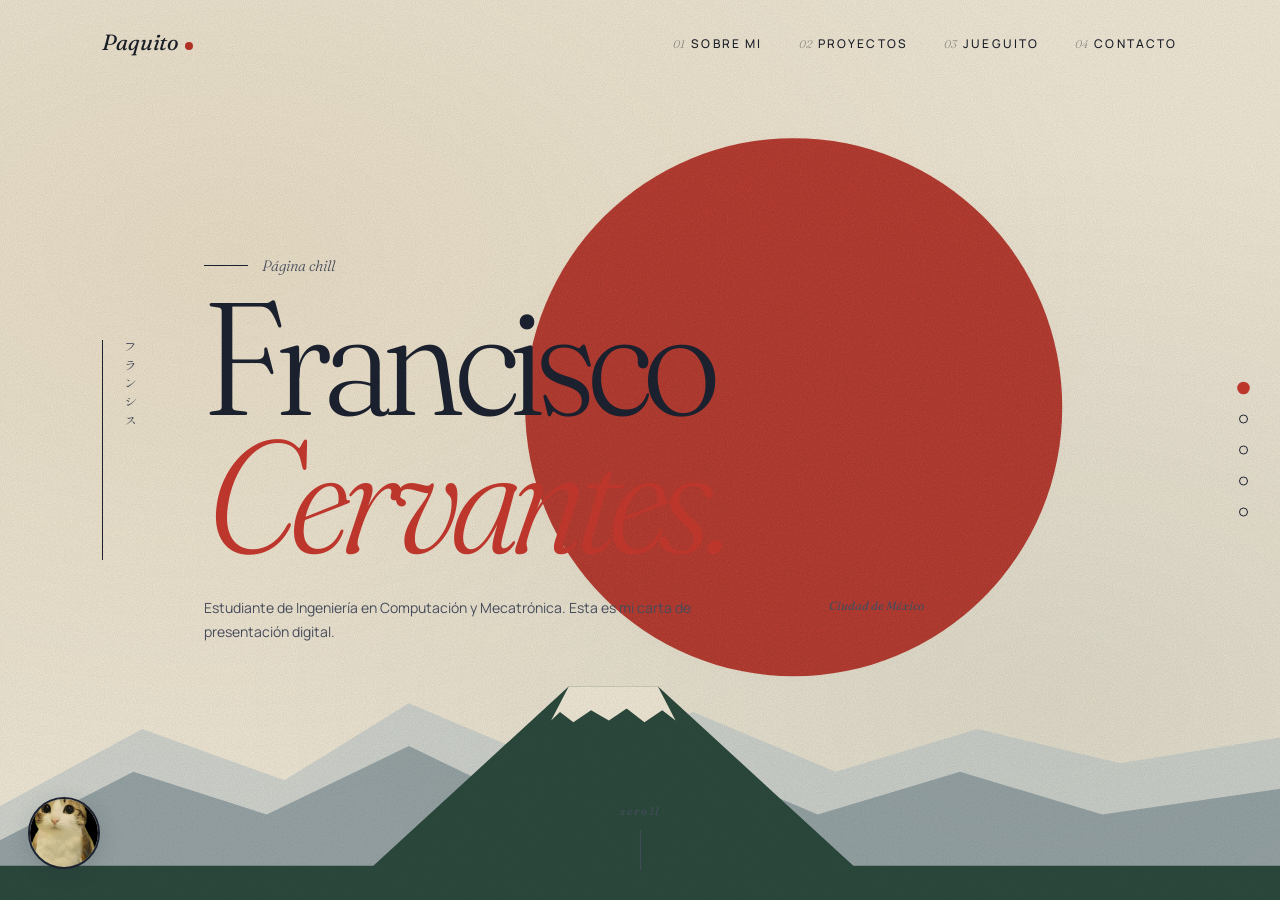
==== commit a1819811: "Update index.html" ====
--- a/index.html
+++ b/index.html
@@ -17,7 +17,7 @@
   <ul>
     <li><a href="#about">Sobre mi</a></li>
     <li><a href="#projects">Proyectos</a></li>
-    <li><a href="#juego">Jueguitos</a></li>
+    <li><a href="#juego">Jueguito</a></li>
     <li><a href="#contact">Contacto</a></li>
   </ul>
 </nav>
@@ -75,7 +75,8 @@
       </div>
       <div class="about-right reveal delay-2">
         <span class="corner tl">— retrato</span>
-        <span>[ imagen<br>placeholder ]</span>
+        <img src="retrato.jpg" alt="Francisco Cervantes" class="retrato-img" onerror="this.style.display='none'; this.nextElementSibling.style.display='block';">
+        <span class="retrato-fallback">[ sube retrato.jpg ]</span>
         <span class="corner br">cdmx · 2026</span>
       </div>
     </div>
@@ -89,28 +90,28 @@
       <p>Una selección de proyectos que he desarrollado</p>
     </div>
     <div class="projects-grid">
-      <a class="project-card" href="#" target="_blank" rel="noopener">
+      <a class="project-card" href="#" target="_blank" rel="noopener" style="--bg-image: url('bg-vfields.jpg')">
         <div class="pc-top"><span class="pc-num">— 01</span><span class="pc-tag">robotics</span></div>
         <div>
           <div class="pc-title">Path following · Vector fields</div>
           <div class="pc-desc">Control de seguimiento para robot diferencial usando campos de velocidad. Incluye teoría, simulación animada en matlab y deployment en c sobre una raspberry pi. · c · matlab · raspi</div>
         </div>
       </a>
-      <a class="project-card" href="https://github.com/Fr-C-S-08/Astroimg-Library" target="_blank" rel="noopener">
+      <a class="project-card" href="https://github.com/Fr-C-S-08/Astroimg-Library" target="_blank" rel="noopener" style="--bg-image: url('bg-astroimg.jpg')">
         <div class="pc-top"><span class="pc-num">— 02</span><span class="pc-tag">python · pypi</span></div>
         <div>
           <div class="pc-title">Astroimg-library</div>
           <div class="pc-desc">Librería para análisis de imágenes astronómicas. Detección de estrellas por consenso entre kernels, fotometría de apertura y crossmatch con gaia dr3. · astropy · photutils</div>
         </div>
       </a>
-      <a class="project-card" href="https://github.com/Fr-C-S-08/Proyecto_ALPHA" target="_blank" rel="noopener">
+      <a class="project-card" href="https://github.com/Fr-C-S-08/Proyecto_ALPHA" target="_blank" rel="noopener" style="--bg-image: url('bg-alpha.jpg')">
         <div class="pc-top"><span class="pc-num">— 03</span><span class="pc-tag">distributed</span></div>
         <div>
           <div class="pc-title">Proyecto alpha</div>
           <div class="pc-desc">Juego multijugador distribuido con arquitectura híbrida tcp sockets + JMS pub/sub. Suite de pruebas de estrés escalando de 50 a 500 clientes concurrentes. · java · activemq</div>
         </div>
       </a>
-      <a class="project-card" href="https://github.com/Pac080704/CodeKeep" target="_blank" rel="noopener">
+      <a class="project-card" href="https://github.com/Pac080704/CodeKeep" target="_blank" rel="noopener" style="--bg-image: url('bg-codekeep.jpg')">
         <div class="pc-top"><span class="pc-num">— 04</span><span class="pc-tag">web</span></div>
         <div>
           <div class="pc-title">Codekeep</div>
@@ -122,11 +123,11 @@
 
   <!-- ============ JUEGO ============ -->
   <section id="juego" class="slide">
-    <div class="slide-num"><span>03</span>Jueguitos</div>
+    <div class="slide-num"><span>03</span>Jueguito</div>
     <div class="game-wrap">
       <div class="game-header">
-        <h2 class="section-title"><span class="it">Jueguitos chill.</span></h2>
-        <p> Usa las flechas para cambiar de juego.</p>
+        <h2 class="section-title">Una pausa <span class="it">entre slides.</span></h2>
+        <p>Tres clásicos. Usa las flechas para cambiar de juego.</p>
       </div>
 
       <div class="games-carousel">
@@ -222,18 +223,19 @@
     <div class="petal p1"></div>
     <div class="petal p2"></div>
     <div class="petal p3"></div>
-    <div class="slide-num"><span>04</span>Contacto</div>
+    <div class="slide-num"><span>04</span>contacto</div>
     <div class="contact-jp">こんにちは</div>
-    <h2 class="contact-title">Hasta aquí mi reporte<br><span class="it">Joaquín.</span></h2>
-    <a href="mailto:[ correo ]" class="contact-mail"> fcerva15@itam.mx →</a>
+    <h2 class="contact-title">hablemos<br><span class="it">un rato.</span></h2>
+    <a href="mailto:[ correo ]" class="contact-mail">[ tu correo aquí ] →</a>
     <ul class="contact-links">
-      <li><a href="https://github.com/Fr-C-S-08">github</a></li>
+      <li><a href="#">github</a></li>
       <li><a href="#">linkedin</a></li>
       <li><a href="#">instagram</a></li>
       <li><a href="#">cv pdf</a></li>
     </ul>
     <div class="footer">
-      <span>paquito-pagina</span>
+      <span>© mmxxvi — boceto</span>
+      <span>diseñado con calma desde cdmx</span>
     </div>
   </section>
 
